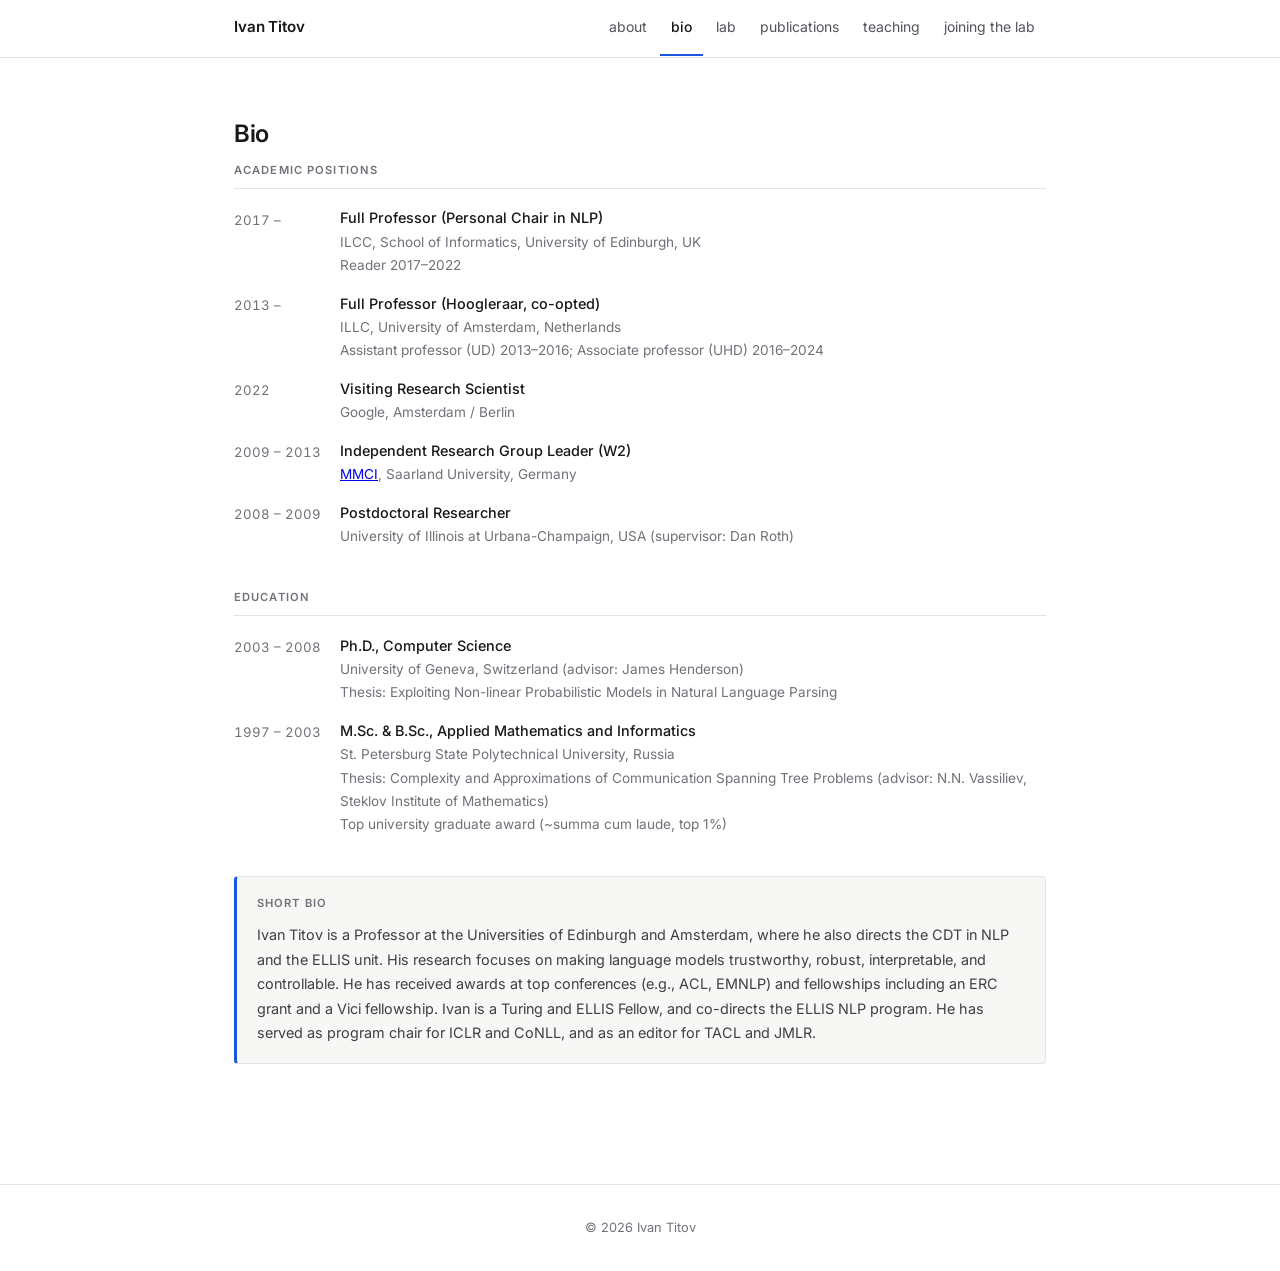
==== bio.html @ 61f138e8 "Rename 'working with me' to 'joining the lab' across all pages" ====
<!DOCTYPE html>
<html lang="en">
<head>
  <meta charset="UTF-8">
  <meta name="viewport" content="width=device-width, initial-scale=1.0">
  <title>Bio — Ivan Titov</title>
  <link rel="stylesheet" href="style.css">
</head>
<body>

<nav>
  <div class="nav-inner">
    <a href="index.html" class="nav-brand">Ivan Titov</a>
    <a href="index.html">about</a>
    <a href="bio.html" class="active">bio</a>
    <a href="lab.html">lab</a>
    <a href="https://scholar.google.com/citations?user=FKUc3vsAAAAJ" target="_blank" rel="noopener">publications</a>
    <a href="teaching.html">teaching</a>
    <a href="join.html">joining the lab</a>
  </div>
</nav>

<main>
  <h1 class="page-title">Bio</h1>

  <div class="bio-section">
    <h2>Academic positions</h2>

    <div class="bio-item">
      <div class="bio-year">2017 –</div>
      <div>
        <strong>Full Professor (Personal Chair in NLP)</strong>
        <span>ILCC, School of Informatics, University of Edinburgh, UK</span>
        <span>Reader 2017–2022</span>
      </div>
    </div>

    <div class="bio-item">
      <div class="bio-year">2013 –</div>
      <div>
        <strong>Full Professor (Hoogleraar, co-opted)</strong>
        <span>ILLC, University of Amsterdam, Netherlands</span>
        <span>Assistant professor (UD) 2013–2016; Associate professor (UHD) 2016–2024</span>
      </div>
    </div>

    <div class="bio-item">
      <div class="bio-year">2022</div>
      <div>
        <strong>Visiting Research Scientist</strong>
        <span>Google, Amsterdam / Berlin</span>
      </div>
    </div>

    <div class="bio-item">
      <div class="bio-year">2009 – 2013</div>
      <div>
        <strong>Independent Research Group Leader (W2)</strong>
        <span><a href="https://www.mmci.uni-saarland.de/" target="_blank" rel="noopener">MMCI</a>, Saarland University, Germany</span>
      </div>
    </div>

    <div class="bio-item">
      <div class="bio-year">2008 – 2009</div>
      <div>
        <strong>Postdoctoral Researcher</strong>
        <span>University of Illinois at Urbana-Champaign, USA (supervisor: Dan Roth)</span>
      </div>
    </div>
  </div>

  <div class="bio-section">
    <h2>Education</h2>

    <div class="bio-item">
      <div class="bio-year">2003 – 2008</div>
      <div>
        <strong>Ph.D., Computer Science</strong>
        <span>University of Geneva, Switzerland (advisor: James Henderson)</span>
        <span>Thesis: Exploiting Non-linear Probabilistic Models in Natural Language Parsing</span>
      </div>
    </div>

    <div class="bio-item">
      <div class="bio-year">1997 – 2003</div>
      <div>
        <strong>M.Sc. &amp; B.Sc., Applied Mathematics and Informatics</strong>
        <span>St. Petersburg State Polytechnical University, Russia</span>
        <span>Thesis: Complexity and Approximations of Communication Spanning Tree Problems (advisor: N.N. Vassiliev, Steklov Institute of Mathematics)</span>
        <span>Top university graduate award (~summa cum laude, top 1%)</span>
      </div>
    </div>
  </div>

  <div class="bio-blurb">
    <p class="bio-blurb-label">Short bio</p>
    <p>Ivan Titov is a Professor at the Universities of Edinburgh and Amsterdam, where he also directs the CDT in NLP and the ELLIS unit. His research focuses on making language models trustworthy, robust, interpretable, and controllable. He has received awards at top conferences (e.g., ACL, EMNLP) and fellowships including an ERC grant and a Vici fellowship. Ivan is a Turing and ELLIS Fellow, and co-directs the ELLIS NLP program. He has served as program chair for ICLR and CoNLL, and as an editor for TACL and JMLR.</p>
  </div>

</main>

<footer>
  &copy; 2026 Ivan Titov
</footer>

</body>
</html>
---- style.css ----
@import url('https://fonts.googleapis.com/css2?family=Inter:wght@300;400;500;600&display=swap');

:root {
  --bg: #ffffff;
  --bg-subtle: #f7f7f5;
  --border: #e4e4e7;
  --text: #18181b;
  --text-muted: #71717a;
  --text-body: #3f3f46;
  --accent: #1a56db;
  --nav-text: #52525b;
  --nav-active: #18181b;
  --award: #b45309;
}

* {
  box-sizing: border-box;
  margin: 0;
  padding: 0;
}

body {
  font-family: 'Inter', -apple-system, BlinkMacSystemFont, "Segoe UI", sans-serif;
  font-size: 15.5px;
  line-height: 1.7;
  color: var(--text);
  background: var(--bg);
  -webkit-font-smoothing: antialiased;
}

/* NAV */
nav {
  background: #ffffff;
  position: sticky;
  top: 0;
  z-index: 100;
  border-bottom: 1px solid var(--border);
}

.nav-inner {
  max-width: 860px;
  margin: 0 auto;
  padding: 0 1.5rem;
  display: flex;
  align-items: center;
  gap: 0.1rem;
}

.nav-brand {
  font-weight: 600;
  font-size: 0.95rem;
  color: var(--nav-active);
  text-decoration: none;
  margin-right: auto;
  padding: 0.9rem 0;
  letter-spacing: -0.01em;
}

nav a {
  color: var(--nav-text);
  text-decoration: none;
  padding: 0.9rem 0.7rem;
  font-size: 0.875rem;
  font-weight: 400;
  border-bottom: 2px solid transparent;
  transition: color 0.15s, border-color 0.15s;
}

nav a:hover {
  color: var(--nav-active);
}

nav a.active {
  color: var(--nav-active);
  font-weight: 500;
  border-bottom-color: var(--accent);
}

/* PAGE WRAPPER */
main {
  max-width: 860px;
  margin: 0 auto;
  padding: 3.5rem 1.5rem 5rem;
}

/* ABOUT PAGE LAYOUT */
.about-grid {
  display: grid;
  grid-template-columns: 185px 1fr;
  gap: 3.5rem;
  align-items: start;
}

.sidebar img {
  width: 185px;
  height: 185px;
  object-fit: cover;
  border-radius: 6px;
  display: block;
  margin-bottom: 1.5rem;
  box-shadow: 0 1px 4px rgba(0,0,0,0.10);
}

.contact-list {
  list-style: none;
  display: flex;
  flex-direction: column;
  gap: 0.55rem;
}

.contact-list li {
  font-size: 0.825rem;
  color: var(--text-muted);
  display: flex;
  align-items: flex-start;
  gap: 0.4rem;
}

.contact-list a {
  color: var(--text-muted);
  text-decoration: none;
  transition: color 0.15s;
}

.contact-list a:hover {
  color: var(--accent);
}

.social-link {
  display: inline-flex;
  align-items: center;
  gap: 0.35rem;
}

.social-link i {
  font-size: 0.9rem;
  width: 1rem;
  text-align: center;
  flex-shrink: 0;
}

.contact-label {
  font-weight: 500;
  color: var(--text);
  min-width: 3.5rem;
  flex-shrink: 0;
}

/* ABOUT CONTENT */
.about-content h1 {
  font-size: 1.85rem;
  font-weight: 600;
  letter-spacing: -0.025em;
  margin-bottom: 0.2rem;
  color: var(--text);
}

.about-content .title {
  color: var(--text-muted);
  font-size: 0.9rem;
  font-weight: 400;
  margin-bottom: 1.25rem;
}

.about-content .title a {
  color: var(--text-muted);
  text-decoration: none;
}

.about-content .title a:hover {
  color: var(--accent);
}

.earlier-interests {
  font-size: 0.85rem;
  color: var(--text-muted);
  font-style: italic;
  margin-top: 1.1rem;
  padding-left: 1.1rem;
}

.about-divider {
  border-top: 1px solid var(--border);
  margin: 1.25rem 0 1rem;
}

.about-content p {
  margin-bottom: 1rem;
  color: var(--text-body);
  font-size: 0.95rem;
}

.about-content strong {
  color: var(--text);
  font-weight: 600;
}

.about-content a {
  color: var(--text-body);
  text-decoration: underline;
  text-decoration-color: var(--border);
  text-underline-offset: 2px;
  transition: color 0.15s, text-decoration-color 0.15s;
}

.about-content a:hover {
  color: var(--accent);
  text-decoration-color: var(--accent);
}

.research-list {
  list-style: none;
  display: flex;
  flex-direction: column;
  gap: 0.45rem;
  margin: 0 0 0 0;
  padding: 0;
}

.research-list li {
  font-size: 0.925rem;
  color: var(--text-body);
  padding-left: 1.1rem;
  position: relative;
  line-height: 1.5;
}

.research-list li::before {
  content: "–";
  position: absolute;
  left: 0;
  color: var(--text-muted);
  font-weight: 300;
}

.tag-list {
  display: flex;
  flex-wrap: wrap;
  gap: 0.4rem;
  margin-top: 1.75rem;
}

.tag {
  background: var(--bg-subtle);
  color: var(--text-muted);
  padding: 0.2rem 0.65rem;
  border-radius: 4px;
  font-size: 0.775rem;
  font-weight: 500;
  border: 1px solid var(--border);
  letter-spacing: 0.01em;
}

/* SECTION HEADINGS */
.page-title {
  font-size: 1.5rem;
  font-weight: 600;
  letter-spacing: -0.02em;
  margin-bottom: 0.4rem;
}

.page-subtitle {
  color: var(--text-muted);
  font-size: 0.9rem;
  margin-bottom: 2.5rem;
}

/* BIO BLURB */
.bio-blurb {
  background: var(--bg-subtle);
  border: 1px solid var(--border);
  border-left: 3px solid var(--accent);
  border-radius: 4px;
  padding: 1.1rem 1.25rem;
  margin-bottom: 2.5rem;
}

.bio-blurb-label {
  font-size: 0.7rem;
  font-weight: 600;
  text-transform: uppercase;
  letter-spacing: 0.1em;
  color: var(--text-muted);
  margin-bottom: 0.6rem;
}

.bio-blurb p:last-child {
  font-size: 0.9rem;
  color: var(--text-body);
  line-height: 1.7;
  margin-bottom: 0;
}

/* BIO */
.bio-section {
  margin-bottom: 2.5rem;
}

.bio-section h2 {
  font-size: 0.7rem;
  font-weight: 600;
  text-transform: uppercase;
  letter-spacing: 0.1em;
  color: var(--text-muted);
  margin-bottom: 1.1rem;
  padding-bottom: 0.5rem;
  border-bottom: 1px solid var(--border);
}

.bio-item {
  display: grid;
  grid-template-columns: 90px 1fr;
  gap: 0.5rem 1rem;
  margin-bottom: 0.9rem;
  font-size: 0.9rem;
}

.bio-year {
  color: var(--text-muted);
  font-size: 0.825rem;
  padding-top: 0.15rem;
  font-variant-numeric: tabular-nums;
}

.bio-item strong {
  display: block;
  font-weight: 500;
  color: var(--text);
}

.bio-item span {
  display: block;
  color: var(--text-muted);
  font-size: 0.85rem;
}

/* PUBLICATIONS */
.pub-year-group {
  margin-bottom: 2.5rem;
}

.pub-year {
  font-size: 0.7rem;
  font-weight: 600;
  text-transform: uppercase;
  letter-spacing: 0.1em;
  color: var(--text-muted);
  margin-bottom: 0.75rem;
  padding-bottom: 0.5rem;
  border-bottom: 1px solid var(--border);
}

.pub-item {
  padding: 0.9rem 0;
  border-bottom: 1px solid var(--border);
}

.pub-item:last-child {
  border-bottom: none;
}

.pub-title {
  font-weight: 500;
  color: var(--text);
  margin-bottom: 0.2rem;
  line-height: 1.45;
  font-size: 0.925rem;
}

.pub-title a {
  color: inherit;
  text-decoration: none;
  transition: color 0.15s;
}

.pub-title a:hover {
  color: var(--accent);
}

.pub-authors {
  font-size: 0.84rem;
  color: var(--text-muted);
  margin-bottom: 0.2rem;
}

.pub-authors .me {
  font-weight: 600;
  color: var(--text-body);
}

.pub-meta {
  display: flex;
  align-items: center;
  gap: 0.6rem;
  flex-wrap: wrap;
}

.pub-venue {
  font-size: 0.84rem;
  font-style: italic;
  color: var(--text-muted);
}

.pub-award {
  font-size: 0.72rem;
  font-weight: 500;
  color: var(--award);
  background: #fefce8;
  padding: 0.1rem 0.45rem;
  border-radius: 3px;
  border: 1px solid #fef08a;
}

.pub-link {
  font-size: 0.78rem;
  color: var(--accent);
  text-decoration: none;
  opacity: 0.85;
}

.pub-link:hover {
  opacity: 1;
  text-decoration: underline;
}

/* LAB MEMBER LIST */
.member-list {
  list-style: none;
  display: flex;
  flex-direction: column;
  gap: 0.45rem;
}

.member-list li {
  font-size: 0.9rem;
  color: var(--text-body);
}

.member-list a {
  color: var(--text-body);
  text-decoration: underline;
  text-decoration-color: var(--border);
  text-underline-offset: 2px;
  transition: color 0.15s, text-decoration-color 0.15s;
}

.member-list a:hover {
  color: var(--accent);
  text-decoration-color: var(--accent);
}

/* TEACHING */
.teaching-item {
  padding: 1.1rem 1.25rem;
  background: var(--bg-subtle);
  border-radius: 6px;
  border: 1px solid var(--border);
  margin-bottom: 0.85rem;
}

.teaching-item h3 {
  font-size: 0.95rem;
  font-weight: 500;
  margin-bottom: 0.2rem;
}

.teaching-item .teaching-meta {
  font-size: 0.85rem;
  color: var(--text-muted);
}

.teaching-item a {
  color: var(--accent);
  text-decoration: none;
}

.teaching-item a:hover {
  text-decoration: underline;
}

/* JOIN PAGE */
.join-section {
  margin-bottom: 2.25rem;
}

.join-section h2 {
  font-size: 0.7rem;
  font-weight: 600;
  text-transform: uppercase;
  letter-spacing: 0.1em;
  color: var(--text-muted);
  margin-bottom: 0.6rem;
  padding-bottom: 0.5rem;
  border-bottom: 1px solid var(--border);
}

.join-section p {
  font-size: 0.95rem;
  color: var(--text-body);
}

.join-section a {
  color: var(--text-body);
  text-decoration: underline;
  text-decoration-color: var(--border);
  text-underline-offset: 2px;
  transition: color 0.15s, text-decoration-color 0.15s;
}

.join-section a:hover {
  color: var(--accent);
  text-decoration-color: var(--accent);
}

/* NEWS */
.news-section {
  margin-bottom: 1.5rem;
}

.news-label {
  font-size: 0.7rem;
  font-weight: 600;
  text-transform: uppercase;
  letter-spacing: 0.1em;
  color: var(--text-muted);
  margin-bottom: 0.6rem;
  padding-bottom: 0.5rem;
  border-bottom: 1px solid var(--border);
}

.news-list {
  list-style: none;
  padding: 0;
  display: flex;
  flex-direction: column;
  gap: 0.45rem;
}

.news-list li {
  font-size: 0.9rem;
  color: var(--text-body);
}

.news-date {
  color: var(--text-muted);
  font-size: 0.825rem;
  font-variant-numeric: tabular-nums;
  margin-right: 0.5rem;
}

.news-list a {
  color: var(--text-body);
  text-decoration: underline;
  text-decoration-color: var(--border);
  text-underline-offset: 2px;
  transition: color 0.15s, text-decoration-color 0.15s;
}

.news-list a:hover {
  color: var(--accent);
  text-decoration-color: var(--accent);
}

/* PROSPECTIVE STUDENTS CALLOUT */
.students-callout {
  background: var(--bg-subtle);
  border: 1px solid var(--border);
  border-left: 3px solid var(--accent);
  border-radius: 4px;
  padding: 1.1rem 1.25rem;
  margin-top: 1.5rem;
}

.students-callout-label {
  font-size: 0.7rem;
  font-weight: 600;
  text-transform: uppercase;
  letter-spacing: 0.1em;
  color: var(--text-muted);
  margin-bottom: 0.5rem;
}

.students-callout p {
  font-size: 0.9rem;
  color: var(--text-body);
  margin-bottom: 0.6rem !important;
}

.students-list {
  list-style: none;
  padding: 0;
  display: flex;
  flex-direction: column;
  gap: 0.3rem;
}

.students-list li {
  font-size: 0.9rem;
  padding-left: 1rem;
  position: relative;
}

.students-list li::before {
  content: "–";
  position: absolute;
  left: 0;
  color: var(--text-muted);
}

.students-list a {
  color: var(--accent);
  text-decoration: none;
}

.students-list a:hover {
  text-decoration: underline;
}

/* FOOTER */
footer {
  text-align: center;
  padding: 2rem 1.5rem;
  border-top: 1px solid var(--border);
  color: var(--text-muted);
  font-size: 0.8rem;
}

/* RESPONSIVE */
@media (max-width: 640px) {
  .about-grid {
    grid-template-columns: 1fr;
    gap: 2rem;
  }

  .sidebar img {
    width: 130px;
    height: 130px;
  }

  .bio-item {
    grid-template-columns: 1fr;
    gap: 0.1rem;
  }

  nav a {
    padding: 0.9rem 0.45rem;
    font-size: 0.82rem;
  }
}
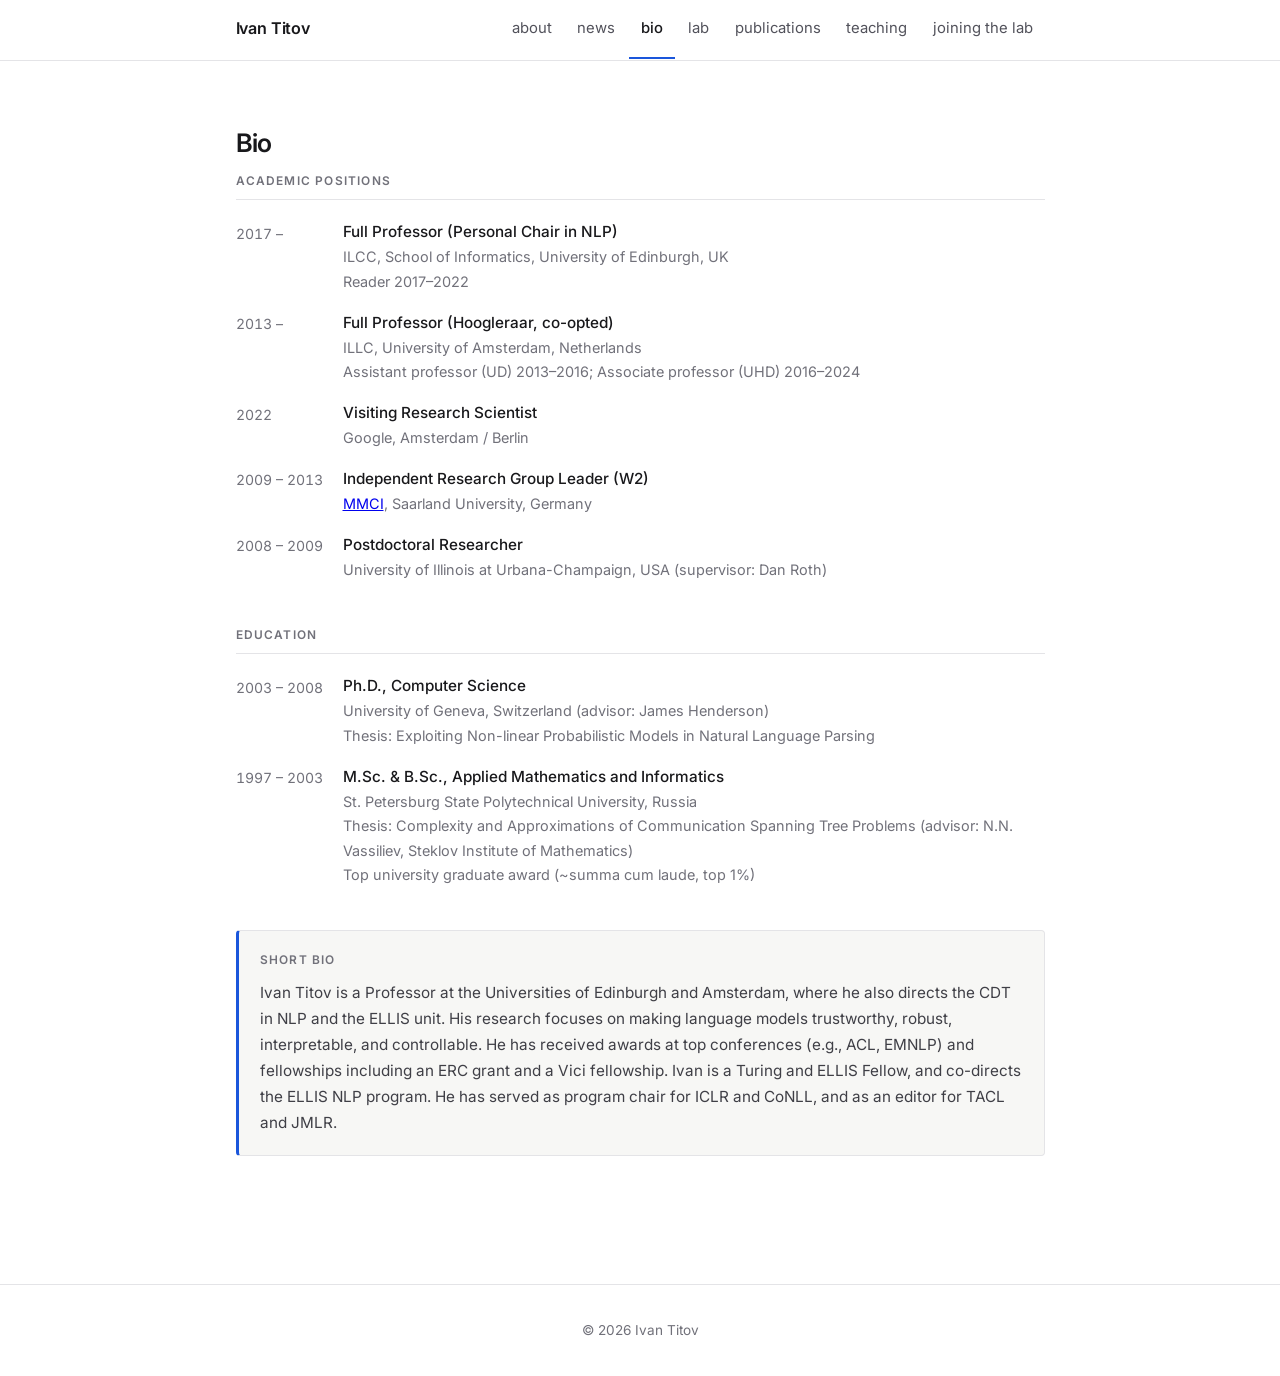
==== commit 7132ef84: "Add news link to nav that scrolls to the news section on the home page Co-Authored-By: Claude Fable " ====
--- a/bio.html
+++ b/bio.html
@@ -12,6 +12,7 @@
   <div class="nav-inner">
     <a href="index.html" class="nav-brand">Ivan Titov</a>
     <a href="index.html">about</a>
+    <a href="index.html#news">news</a>
     <a href="bio.html" class="active">bio</a>
     <a href="lab.html">lab</a>
     <a href="https://scholar.google.com/citations?user=FKUc3vsAAAAJ" target="_blank" rel="noopener">publications</a>
--- a/style.css
+++ b/style.css
@@ -19,9 +19,14 @@
   padding: 0;
 }
 
+html {
+  font-size: 17px;
+  scroll-behavior: smooth;
+}
+
 body {
   font-family: 'Inter', -apple-system, BlinkMacSystemFont, "Segoe UI", sans-serif;
-  font-size: 15.5px;
+  font-size: 1rem;
   line-height: 1.7;
   color: var(--text);
   background: var(--bg);
@@ -436,6 +441,10 @@
   color: var(--text-body);
 }
 
+.member-list .member-gap {
+  margin-top: 0.9rem;
+}
+
 .member-list a {
   color: var(--text-body);
   text-decoration: underline;
@@ -479,11 +488,154 @@
 }
 
 /* JOIN PAGE */
-.join-section {
-  margin-bottom: 2.25rem;
-}
-
-.join-section h2 {
+.page-subtitle a {
+  color: var(--text-muted);
+  text-decoration: underline;
+  text-decoration-color: var(--border);
+  text-underline-offset: 2px;
+  transition: color 0.15s, text-decoration-color 0.15s;
+}
+
+.page-subtitle a:hover {
+  color: var(--accent);
+  text-decoration-color: var(--accent);
+}
+
+.join-card {
+  background: var(--bg);
+  border: 1px solid var(--border);
+  border-radius: 8px;
+  padding: 1.25rem 1.4rem;
+  margin-bottom: 1rem;
+}
+
+.join-card-gap {
+  margin-top: 2rem;
+}
+
+.join-card-head {
+  display: flex;
+  align-items: baseline;
+  justify-content: space-between;
+  gap: 1rem;
+  margin-bottom: 0.6rem;
+}
+
+.join-card h2 {
+  font-size: 1rem;
+  font-weight: 600;
+  letter-spacing: -0.01em;
+  color: var(--text);
+}
+
+.join-card p {
+  font-size: 0.925rem;
+  color: var(--text-body);
+  margin-bottom: 0.7rem;
+}
+
+.join-card p:last-child,
+.join-card ul:last-child {
+  margin-bottom: 0;
+}
+
+.join-card a {
+  color: var(--text-body);
+  text-decoration: underline;
+  text-decoration-color: var(--border);
+  text-underline-offset: 2px;
+  transition: color 0.15s, text-decoration-color 0.15s;
+}
+
+.join-card a:hover {
+  color: var(--accent);
+  text-decoration-color: var(--accent);
+}
+
+.join-card .students-list {
+  margin-bottom: 0.7rem;
+}
+
+.join-card .students-list a {
+  color: var(--accent);
+  text-decoration: none;
+}
+
+.join-card .students-list a:hover {
+  text-decoration: underline;
+}
+
+.status-pill {
+  flex-shrink: 0;
+  font-size: 0.7rem;
+  font-weight: 600;
+  text-transform: uppercase;
+  letter-spacing: 0.06em;
+  padding: 0.15rem 0.6rem;
+  border-radius: 999px;
+  white-space: nowrap;
+}
+
+.pill-open {
+  color: #047857;
+  background: #ecfdf5;
+  border: 1px solid #a7f3d0;
+}
+
+.pill-limited {
+  color: #b45309;
+  background: #fffbeb;
+  border: 1px solid #fde68a;
+}
+
+.join-closed {
+  margin-top: 2.25rem;
+}
+
+.join-closed h2 {
+  font-size: 0.7rem;
+  font-weight: 600;
+  text-transform: uppercase;
+  letter-spacing: 0.1em;
+  color: var(--text-muted);
+  margin-bottom: 1rem;
+  padding-bottom: 0.5rem;
+  border-bottom: 1px solid var(--border);
+}
+
+.join-closed-grid {
+  display: grid;
+  grid-template-columns: repeat(2, 1fr);
+  gap: 0.85rem;
+}
+
+.join-closed-item {
+  background: var(--bg-subtle);
+  border: 1px solid var(--border);
+  border-radius: 6px;
+  padding: 0.9rem 1rem;
+}
+
+.join-closed-item h3 {
+  font-size: 0.85rem;
+  font-weight: 500;
+  color: var(--text);
+  margin-bottom: 0.25rem;
+}
+
+.join-closed-item p {
+  font-size: 0.8rem;
+  color: var(--text-muted);
+  line-height: 1.55;
+}
+
+/* NEWS */
+.news-section {
+  margin-bottom: 1.5rem;
+  scroll-margin-top: 4.5rem;
+}
+
+.news-label {
   font-size: 0.7rem;
   font-weight: 600;
   text-transform: uppercase;
@@ -494,12 +646,27 @@
   border-bottom: 1px solid var(--border);
 }
 
-.join-section p {
-  font-size: 0.95rem;
-  color: var(--text-body);
-}
-
-.join-section a {
+.news-list {
+  list-style: none;
+  padding: 0;
+  display: flex;
+  flex-direction: column;
+  gap: 0.45rem;
+}
+
+.news-list li {
+  font-size: 0.9rem;
+  color: var(--text-body);
+}
+
+.news-date {
+  color: var(--text-muted);
+  font-size: 0.825rem;
+  font-variant-numeric: tabular-nums;
+  margin-right: 0.5rem;
+}
+
+.news-list a {
   color: var(--text-body);
   text-decoration: underline;
   text-decoration-color: var(--border);
@@ -507,76 +674,27 @@
   transition: color 0.15s, text-decoration-color 0.15s;
 }
 
-.join-section a:hover {
+.news-list a:hover {
   color: var(--accent);
   text-decoration-color: var(--accent);
 }
 
-/* NEWS */
-.news-section {
-  margin-bottom: 1.5rem;
-}
-
-.news-label {
-  font-size: 0.7rem;
+/* PROSPECTIVE STUDENTS CALLOUT */
+.students-callout {
+  background: #eff6ff;
+  border: 1px solid #bfdbfe;
+  border-left: 4px solid var(--accent);
+  border-radius: 6px;
+  padding: 1.1rem 1.25rem;
+  margin: 0.25rem 0 1.75rem;
+}
+
+.students-callout-label {
+  font-size: 0.75rem;
   font-weight: 600;
   text-transform: uppercase;
   letter-spacing: 0.1em;
-  color: var(--text-muted);
-  margin-bottom: 0.6rem;
-  padding-bottom: 0.5rem;
-  border-bottom: 1px solid var(--border);
-}
-
-.news-list {
-  list-style: none;
-  padding: 0;
-  display: flex;
-  flex-direction: column;
-  gap: 0.45rem;
-}
-
-.news-list li {
-  font-size: 0.9rem;
-  color: var(--text-body);
-}
-
-.news-date {
-  color: var(--text-muted);
-  font-size: 0.825rem;
-  font-variant-numeric: tabular-nums;
-  margin-right: 0.5rem;
-}
-
-.news-list a {
-  color: var(--text-body);
-  text-decoration: underline;
-  text-decoration-color: var(--border);
-  text-underline-offset: 2px;
-  transition: color 0.15s, text-decoration-color 0.15s;
-}
-
-.news-list a:hover {
-  color: var(--accent);
-  text-decoration-color: var(--accent);
-}
-
-/* PROSPECTIVE STUDENTS CALLOUT */
-.students-callout {
-  background: var(--bg-subtle);
-  border: 1px solid var(--border);
-  border-left: 3px solid var(--accent);
-  border-radius: 4px;
-  padding: 1.1rem 1.25rem;
-  margin-top: 1.5rem;
-}
-
-.students-callout-label {
-  font-size: 0.7rem;
-  font-weight: 600;
-  text-transform: uppercase;
-  letter-spacing: 0.1em;
-  color: var(--text-muted);
+  color: var(--accent);
   margin-bottom: 0.5rem;
 }
 
@@ -646,4 +764,14 @@
     padding: 0.9rem 0.45rem;
     font-size: 0.82rem;
   }
-}
+
+  .join-closed-grid {
+    grid-template-columns: 1fr;
+  }
+
+  .join-card-head {
+    flex-direction: column;
+    align-items: flex-start;
+    gap: 0.35rem;
+  }
+}
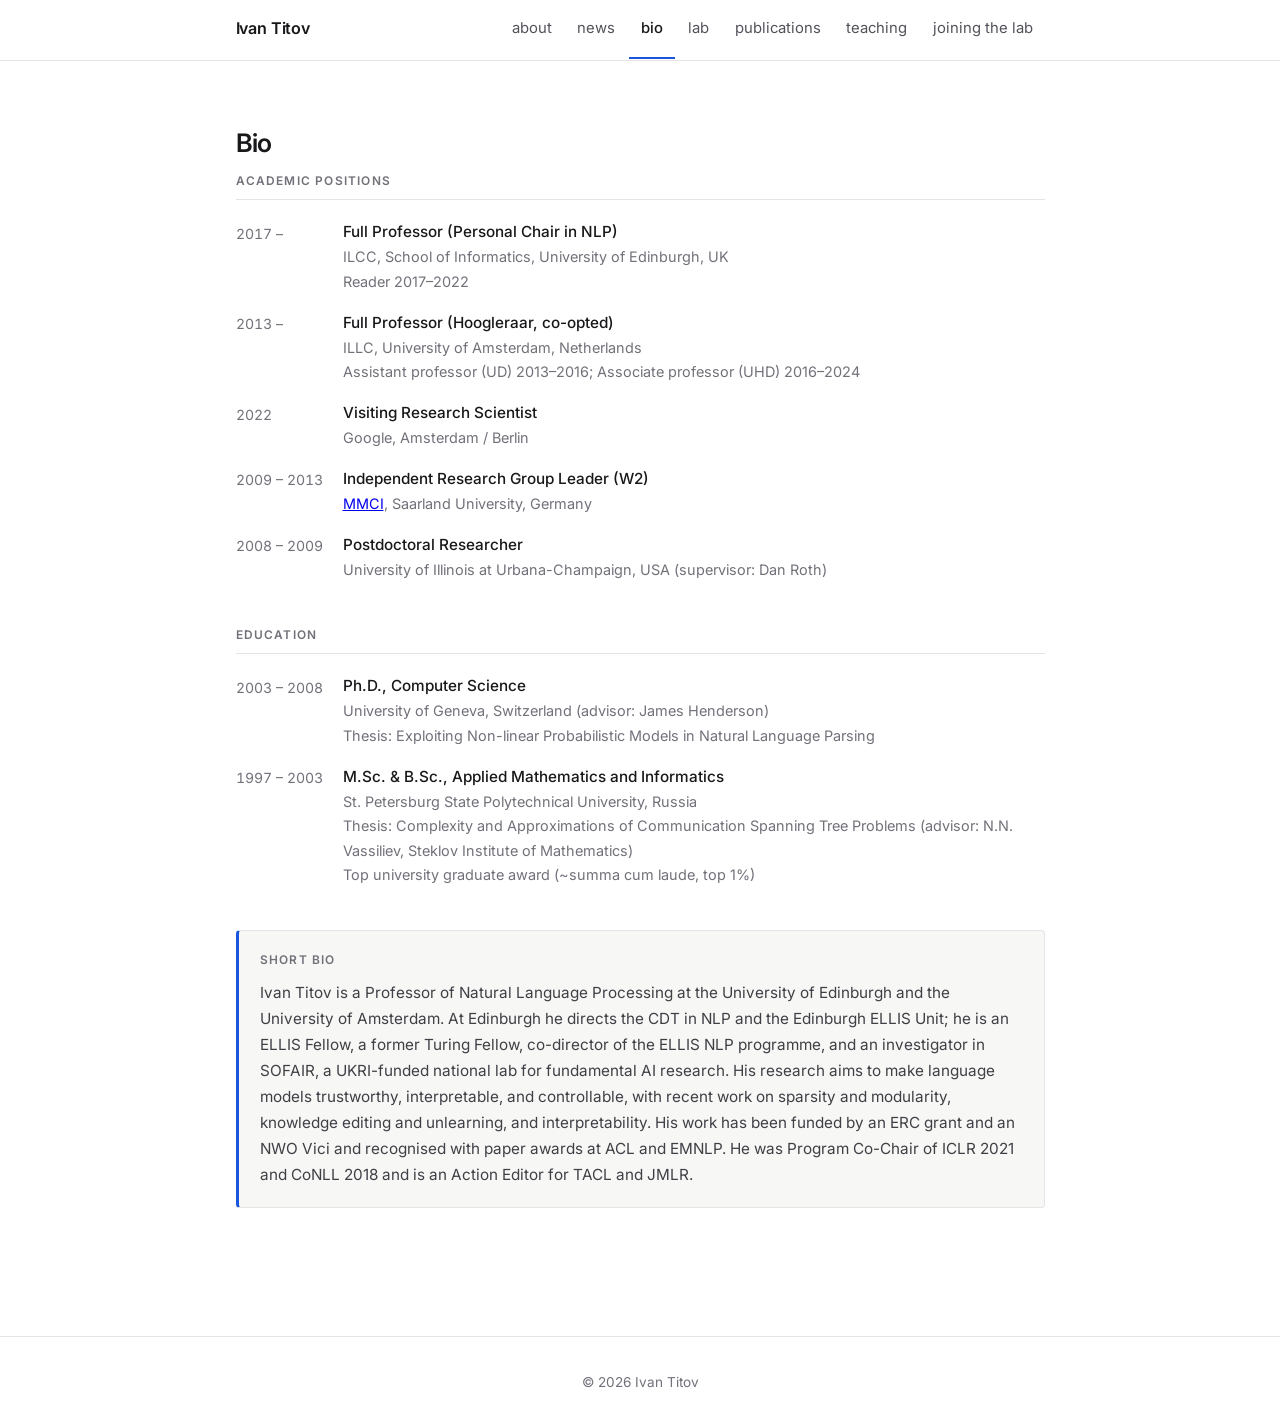
==== commit c0a5b2cc: "Address site review: PhD route, short bio, teaching, mobile nav, stop deploying reference folder - P" ====
--- a/bio.html
+++ b/bio.html
@@ -95,7 +95,7 @@
 
   <div class="bio-blurb">
     <p class="bio-blurb-label">Short bio</p>
-    <p>Ivan Titov is a Professor at the Universities of Edinburgh and Amsterdam, where he also directs the CDT in NLP and the ELLIS unit. His research focuses on making language models trustworthy, robust, interpretable, and controllable. He has received awards at top conferences (e.g., ACL, EMNLP) and fellowships including an ERC grant and a Vici fellowship. Ivan is a Turing and ELLIS Fellow, and co-directs the ELLIS NLP program. He has served as program chair for ICLR and CoNLL, and as an editor for TACL and JMLR.</p>
+    <p>Ivan Titov is a Professor of Natural Language Processing at the University of Edinburgh and the University of Amsterdam. At Edinburgh he directs the CDT in NLP and the Edinburgh ELLIS Unit; he is an ELLIS Fellow, a former Turing Fellow, co-director of the ELLIS NLP programme, and an investigator in SOFAIR, a UKRI-funded national lab for fundamental AI research. His research aims to make language models trustworthy, interpretable, and controllable, with recent work on sparsity and modularity, knowledge editing and unlearning, and interpretability. His work has been funded by an ERC grant and an NWO Vici and recognised with paper awards at ACL and EMNLP. He was Program Co-Chair of ICLR 2021 and CoNLL 2018 and is an Action Editor for TACL and JMLR.</p>
   </div>
 
 </main>
--- a/style.css
+++ b/style.css
@@ -47,6 +47,7 @@
   margin: 0 auto;
   padding: 0 1.5rem;
   display: flex;
+  flex-wrap: wrap;
   align-items: center;
   gap: 0.1rem;
 }
@@ -67,6 +68,7 @@
   padding: 0.9rem 0.7rem;
   font-size: 0.875rem;
   font-weight: 400;
+  white-space: nowrap;
   border-bottom: 2px solid transparent;
   transition: color 0.15s, border-color 0.15s;
 }
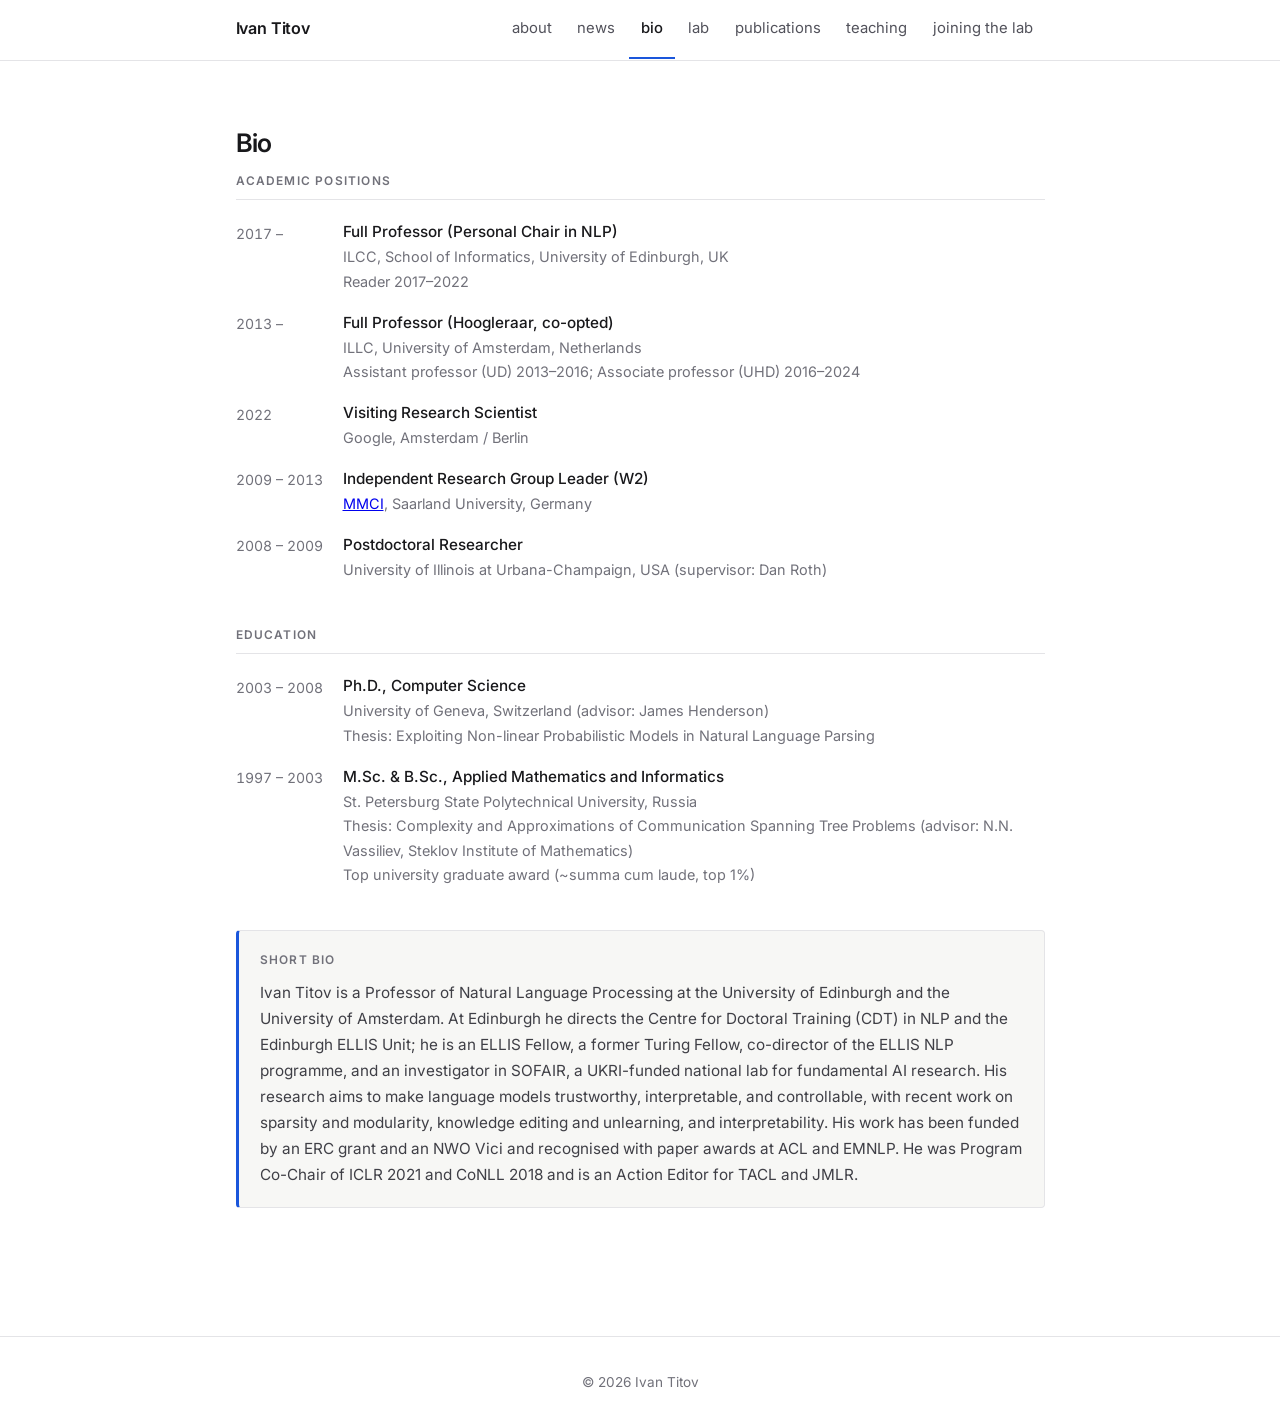
==== commit 40750826: "Spell out Centre for Doctoral Training at first mention on home and bio pages Co-Authored-By: Claude" ====
--- a/bio.html
+++ b/bio.html
@@ -4,6 +4,15 @@
   <meta charset="UTF-8">
   <meta name="viewport" content="width=device-width, initial-scale=1.0">
   <title>Bio — Ivan Titov</title>
+  <meta name="description" content="Biography of Ivan Titov, Professor of Natural Language Processing at the University of Edinburgh and the University of Amsterdam: positions, awards, and service.">
+  <link rel="canonical" href="https://ivan-titov.org/bio.html">
+  <meta property="og:type" content="website">
+  <meta property="og:title" content="Bio — Ivan Titov">
+  <meta property="og:description" content="Biography of Ivan Titov, Professor of Natural Language Processing at the University of Edinburgh and the University of Amsterdam: positions, awards, and service.">
+  <meta property="og:image" content="https://ivan-titov.org/ititov.jpg">
+  <meta property="og:url" content="https://ivan-titov.org/bio.html">
+  <meta name="twitter:card" content="summary">
+  <link rel="icon" href="favicon.svg" type="image/svg+xml">
   <link rel="stylesheet" href="style.css">
 </head>
 <body>
@@ -95,7 +104,7 @@
 
   <div class="bio-blurb">
     <p class="bio-blurb-label">Short bio</p>
-    <p>Ivan Titov is a Professor of Natural Language Processing at the University of Edinburgh and the University of Amsterdam. At Edinburgh he directs the CDT in NLP and the Edinburgh ELLIS Unit; he is an ELLIS Fellow, a former Turing Fellow, co-director of the ELLIS NLP programme, and an investigator in SOFAIR, a UKRI-funded national lab for fundamental AI research. His research aims to make language models trustworthy, interpretable, and controllable, with recent work on sparsity and modularity, knowledge editing and unlearning, and interpretability. His work has been funded by an ERC grant and an NWO Vici and recognised with paper awards at ACL and EMNLP. He was Program Co-Chair of ICLR 2021 and CoNLL 2018 and is an Action Editor for TACL and JMLR.</p>
+    <p>Ivan Titov is a Professor of Natural Language Processing at the University of Edinburgh and the University of Amsterdam. At Edinburgh he directs the Centre for Doctoral Training (CDT) in NLP and the Edinburgh ELLIS Unit; he is an ELLIS Fellow, a former Turing Fellow, co-director of the ELLIS NLP programme, and an investigator in SOFAIR, a UKRI-funded national lab for fundamental AI research. His research aims to make language models trustworthy, interpretable, and controllable, with recent work on sparsity and modularity, knowledge editing and unlearning, and interpretability. His work has been funded by an ERC grant and an NWO Vici and recognised with paper awards at ACL and EMNLP. He was Program Co-Chair of ICLR 2021 and CoNLL 2018 and is an Action Editor for TACL and JMLR.</p>
   </div>
 
 </main>
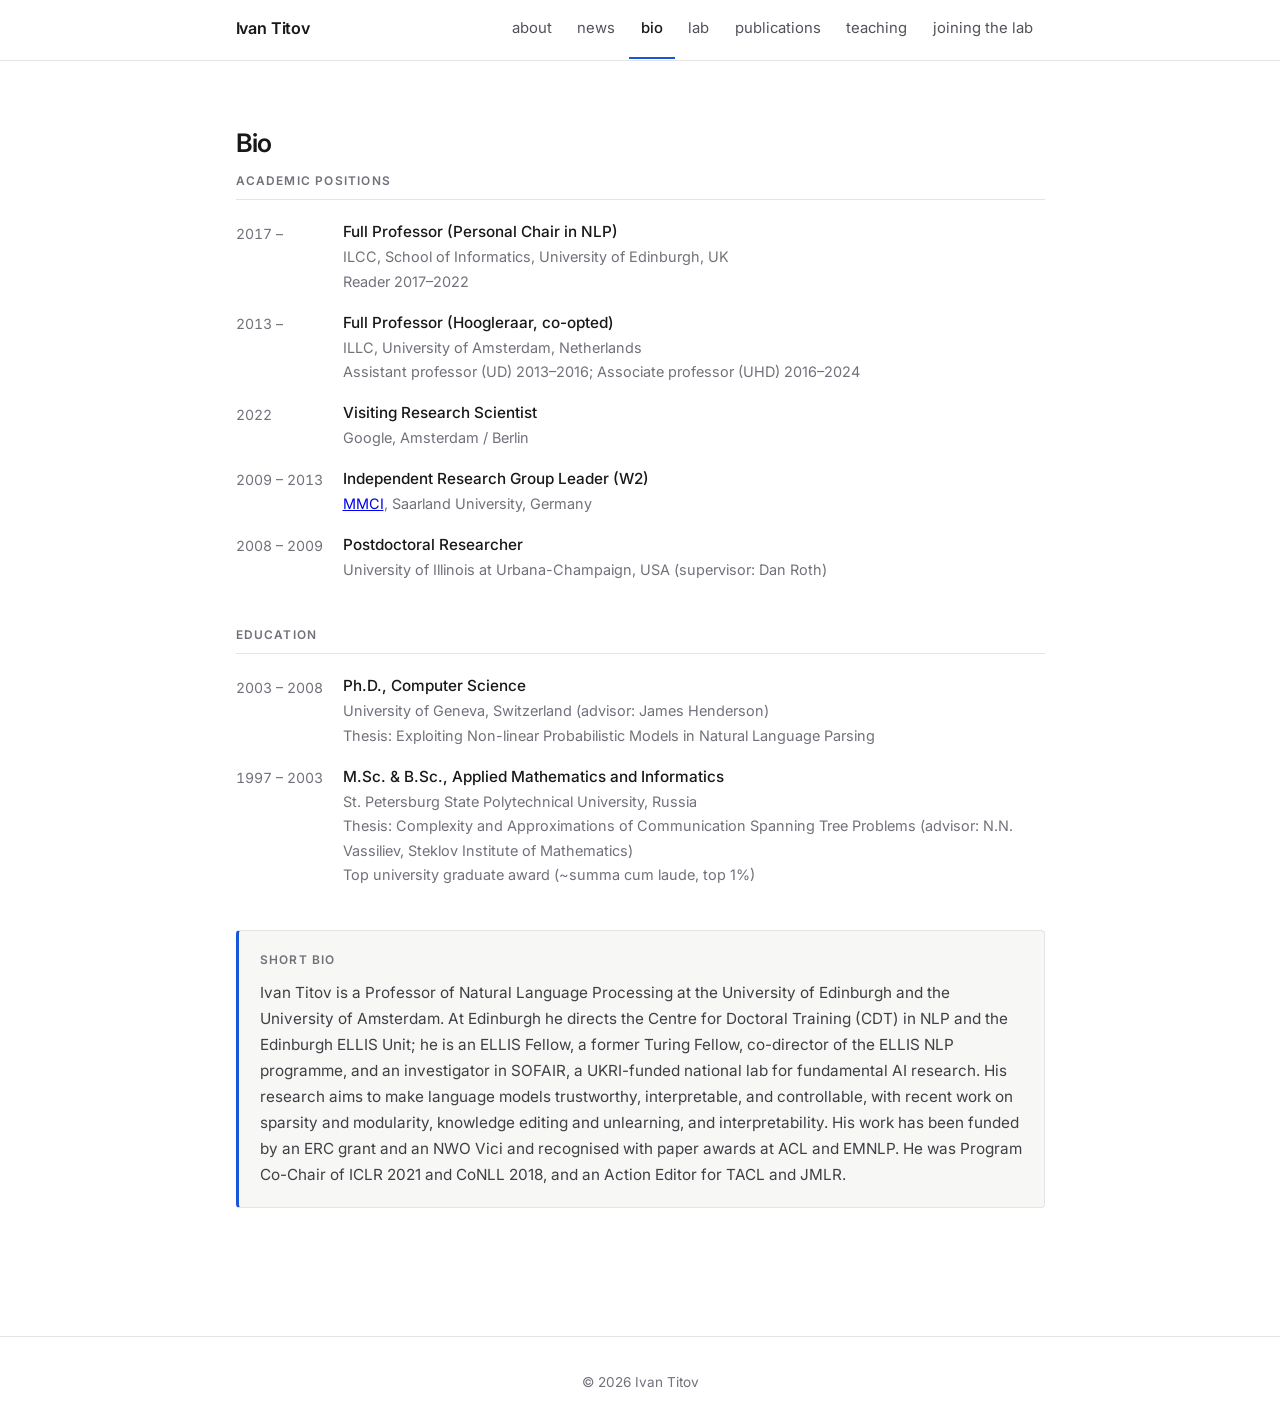
==== commit 45865c32: "Short bio: Action Editor roles in past tense Co-Authored-By: Claude Fable 5.1 <noreply@anthropic.com" ====
--- a/bio.html
+++ b/bio.html
@@ -104,7 +104,7 @@
 
   <div class="bio-blurb">
     <p class="bio-blurb-label">Short bio</p>
-    <p>Ivan Titov is a Professor of Natural Language Processing at the University of Edinburgh and the University of Amsterdam. At Edinburgh he directs the Centre for Doctoral Training (CDT) in NLP and the Edinburgh ELLIS Unit; he is an ELLIS Fellow, a former Turing Fellow, co-director of the ELLIS NLP programme, and an investigator in SOFAIR, a UKRI-funded national lab for fundamental AI research. His research aims to make language models trustworthy, interpretable, and controllable, with recent work on sparsity and modularity, knowledge editing and unlearning, and interpretability. His work has been funded by an ERC grant and an NWO Vici and recognised with paper awards at ACL and EMNLP. He was Program Co-Chair of ICLR 2021 and CoNLL 2018 and is an Action Editor for TACL and JMLR.</p>
+    <p>Ivan Titov is a Professor of Natural Language Processing at the University of Edinburgh and the University of Amsterdam. At Edinburgh he directs the Centre for Doctoral Training (CDT) in NLP and the Edinburgh ELLIS Unit; he is an ELLIS Fellow, a former Turing Fellow, co-director of the ELLIS NLP programme, and an investigator in SOFAIR, a UKRI-funded national lab for fundamental AI research. His research aims to make language models trustworthy, interpretable, and controllable, with recent work on sparsity and modularity, knowledge editing and unlearning, and interpretability. His work has been funded by an ERC grant and an NWO Vici and recognised with paper awards at ACL and EMNLP. He was Program Co-Chair of ICLR 2021 and CoNLL 2018, and an Action Editor for TACL and JMLR.</p>
   </div>
 
 </main>
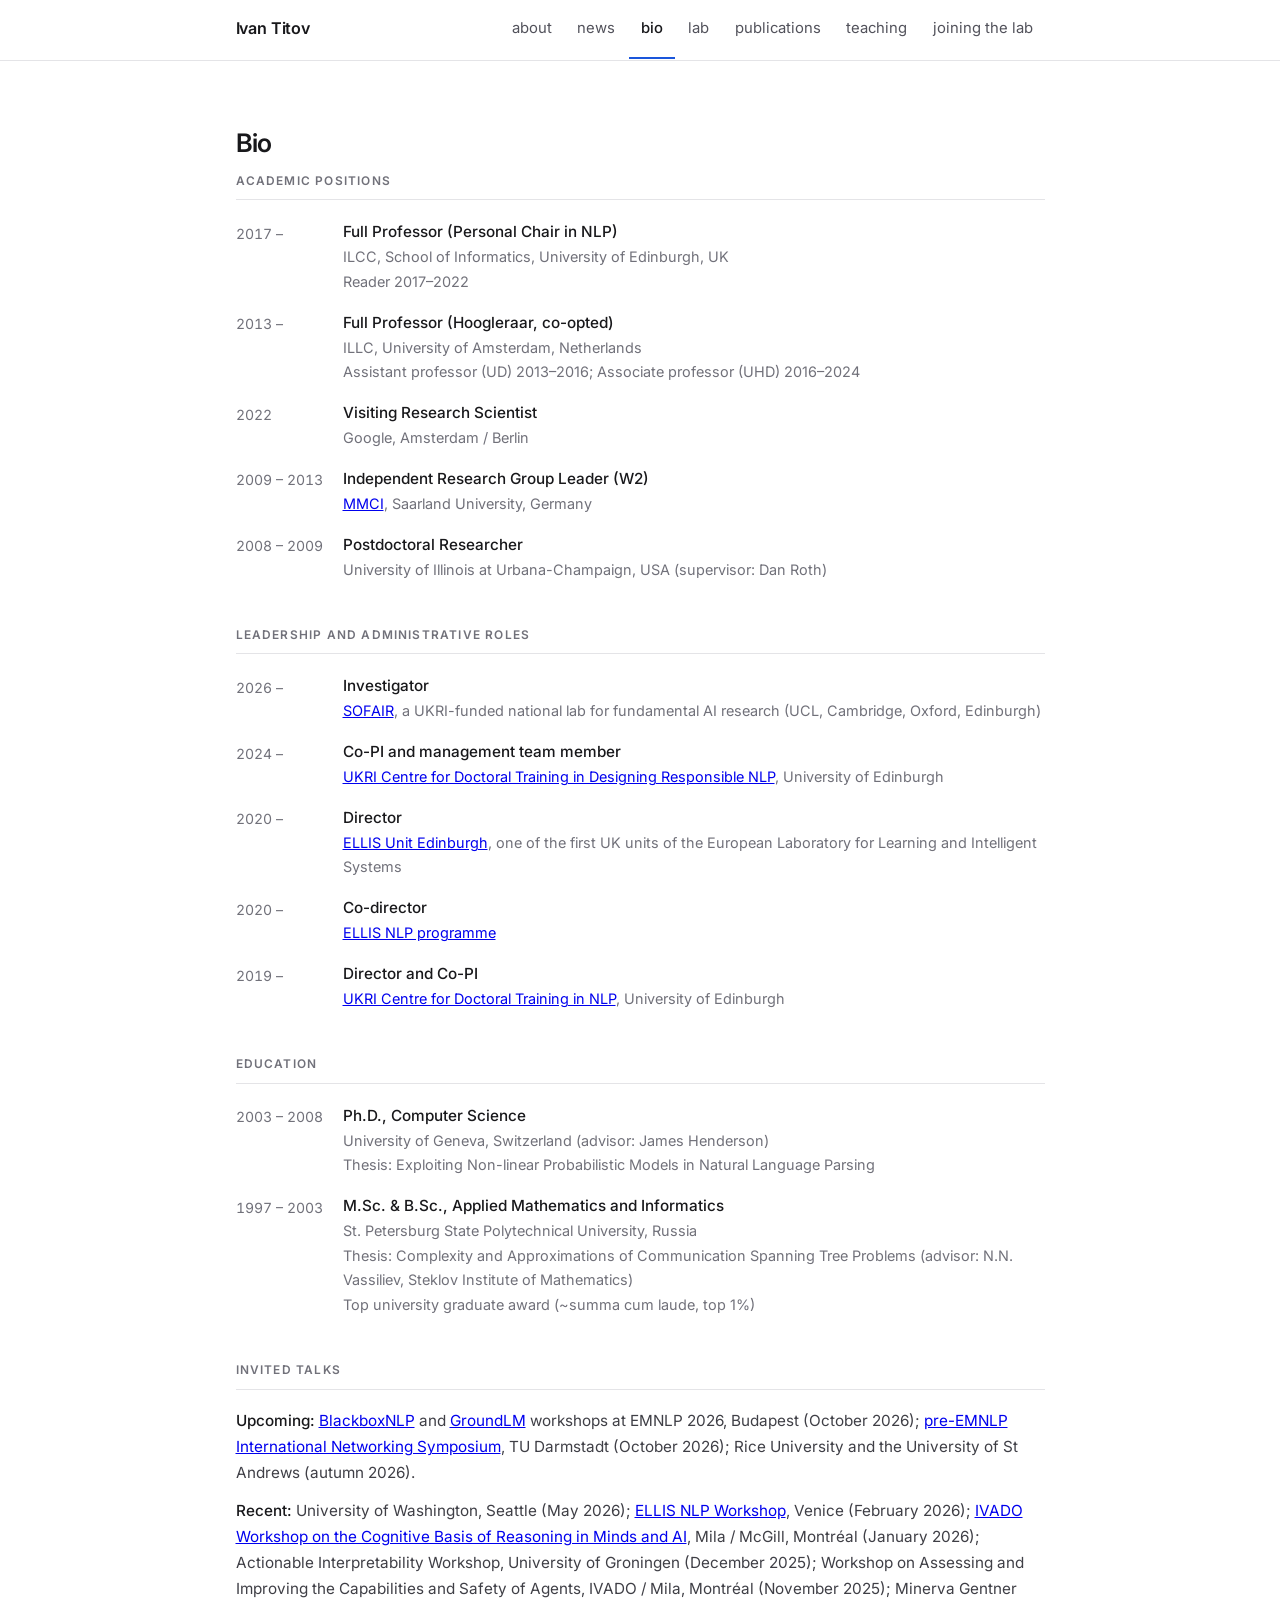
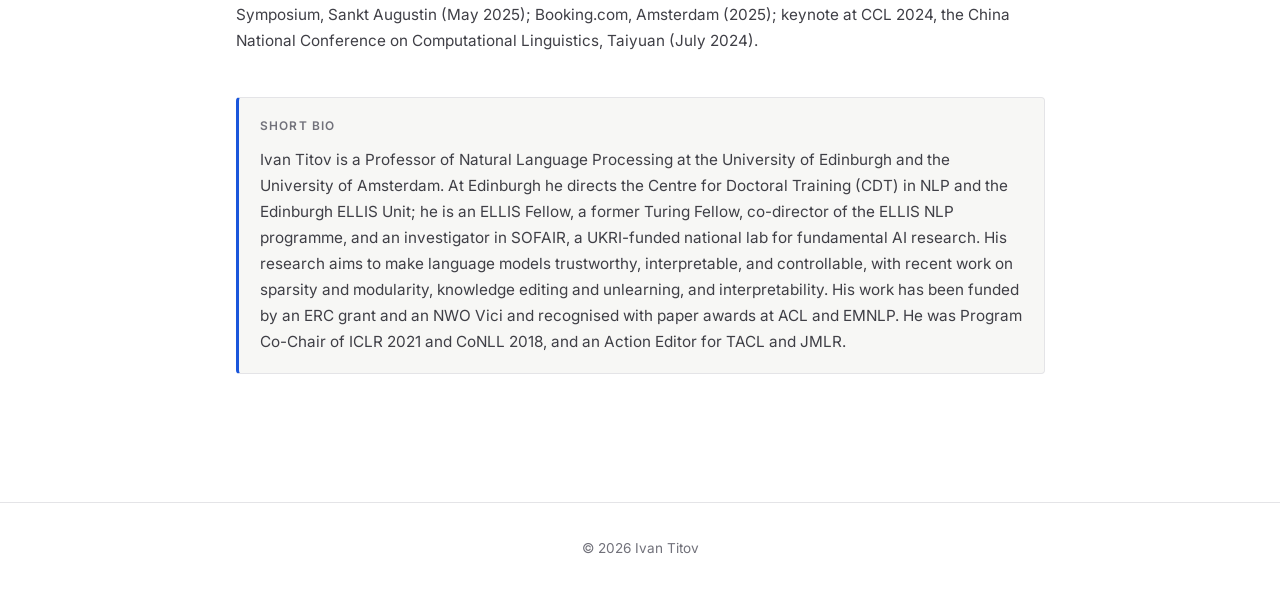
==== commit a1574671: "Bio: add leadership roles and invited talks sections; note Verna Dankers's ACL Dissertation Award on" ====
--- a/bio.html
+++ b/bio.html
@@ -80,6 +80,50 @@
   </div>
 
   <div class="bio-section">
+    <h2>Leadership and administrative roles</h2>
+
+    <div class="bio-item">
+      <div class="bio-year">2026 –</div>
+      <div>
+        <strong>Investigator</strong>
+        <span><a href="https://www.ucl.ac.uk/engineering/computer-science/research/research-groups-and-centres/sofair-lab" target="_blank" rel="noopener">SOFAIR</a>, a UKRI-funded national lab for fundamental AI research (UCL, Cambridge, Oxford, Edinburgh)</span>
+      </div>
+    </div>
+
+    <div class="bio-item">
+      <div class="bio-year">2024 –</div>
+      <div>
+        <strong>Co-PI and management team member</strong>
+        <span><a href="https://www.responsiblenlp.org/" target="_blank" rel="noopener">UKRI Centre for Doctoral Training in Designing Responsible NLP</a>, University of Edinburgh</span>
+      </div>
+    </div>
+
+    <div class="bio-item">
+      <div class="bio-year">2020 –</div>
+      <div>
+        <strong>Director</strong>
+        <span><a href="https://ellis.eu/units/edinburgh" target="_blank" rel="noopener">ELLIS Unit Edinburgh</a>, one of the first UK units of the European Laboratory for Learning and Intelligent Systems</span>
+      </div>
+    </div>
+
+    <div class="bio-item">
+      <div class="bio-year">2020 –</div>
+      <div>
+        <strong>Co-director</strong>
+        <span><a href="https://ellis.eu/programs/natural-language-processing" target="_blank" rel="noopener">ELLIS NLP programme</a></span>
+      </div>
+    </div>
+
+    <div class="bio-item">
+      <div class="bio-year">2019 –</div>
+      <div>
+        <strong>Director and Co-PI</strong>
+        <span><a href="https://informatics.ed.ac.uk/ukri-cdt-in-natural-language-processing" target="_blank" rel="noopener">UKRI Centre for Doctoral Training in NLP</a>, University of Edinburgh</span>
+      </div>
+    </div>
+  </div>
+
+  <div class="bio-section">
     <h2>Education</h2>
 
     <div class="bio-item">
@@ -102,6 +146,12 @@
     </div>
   </div>
 
+  <div class="bio-section">
+    <h2>Invited talks</h2>
+    <p><strong>Upcoming:</strong> <a href="https://blackboxnlp.github.io/2026/" target="_blank" rel="noopener">BlackboxNLP</a> and <a href="https://groundlm.github.io/grouplm_emnlp2026/" target="_blank" rel="noopener">GroundLM</a> workshops at EMNLP 2026, Budapest (October 2026); <a href="https://eliza.school/about/news-and-events/pre-emnlp-international-networking-symposium-in-darmstadt/" target="_blank" rel="noopener">pre-EMNLP International Networking Symposium</a>, TU Darmstadt (October 2026); Rice University and the University of St Andrews (autumn 2026).</p>
+    <p><strong>Recent:</strong> University of Washington, Seattle (May 2026); <a href="https://ellis.eu/events/ells-program-natural-language-processing-workshop-2026" target="_blank" rel="noopener">ELLIS NLP Workshop</a>, Venice (February 2026); <a href="https://ivado.ca/en/events/cognitive-basis-of-reasoning-in-minds-and-ai/" target="_blank" rel="noopener">IVADO Workshop on the Cognitive Basis of Reasoning in Minds and AI</a>, Mila / McGill, Montréal (January 2026); Actionable Interpretability Workshop, University of Groningen (December 2025); Workshop on Assessing and Improving the Capabilities and Safety of Agents, IVADO / Mila, Montréal (November 2025); Minerva Gentner Symposium, Sankt Augustin (May 2025); Booking.com, Amsterdam (2025); keynote at CCL 2024, the China National Conference on Computational Linguistics, Taiyuan (July 2024).</p>
+  </div>
+
   <div class="bio-blurb">
     <p class="bio-blurb-label">Short bio</p>
     <p>Ivan Titov is a Professor of Natural Language Processing at the University of Edinburgh and the University of Amsterdam. At Edinburgh he directs the Centre for Doctoral Training (CDT) in NLP and the Edinburgh ELLIS Unit; he is an ELLIS Fellow, a former Turing Fellow, co-director of the ELLIS NLP programme, and an investigator in SOFAIR, a UKRI-funded national lab for fundamental AI research. His research aims to make language models trustworthy, interpretable, and controllable, with recent work on sparsity and modularity, knowledge editing and unlearning, and interpretability. His work has been funded by an ERC grant and an NWO Vici and recognised with paper awards at ACL and EMNLP. He was Program Co-Chair of ICLR 2021 and CoNLL 2018, and an Action Editor for TACL and JMLR.</p>
--- a/style.css
+++ b/style.css
@@ -314,6 +314,18 @@
   border-bottom: 1px solid var(--border);
 }
 
+.bio-section p {
+  font-size: 0.9rem;
+  color: var(--text-body);
+  line-height: 1.7;
+  margin-bottom: 0.7rem;
+}
+
+.bio-section p strong {
+  font-weight: 500;
+  color: var(--text);
+}
+
 .bio-item {
   display: grid;
   grid-template-columns: 90px 1fr;
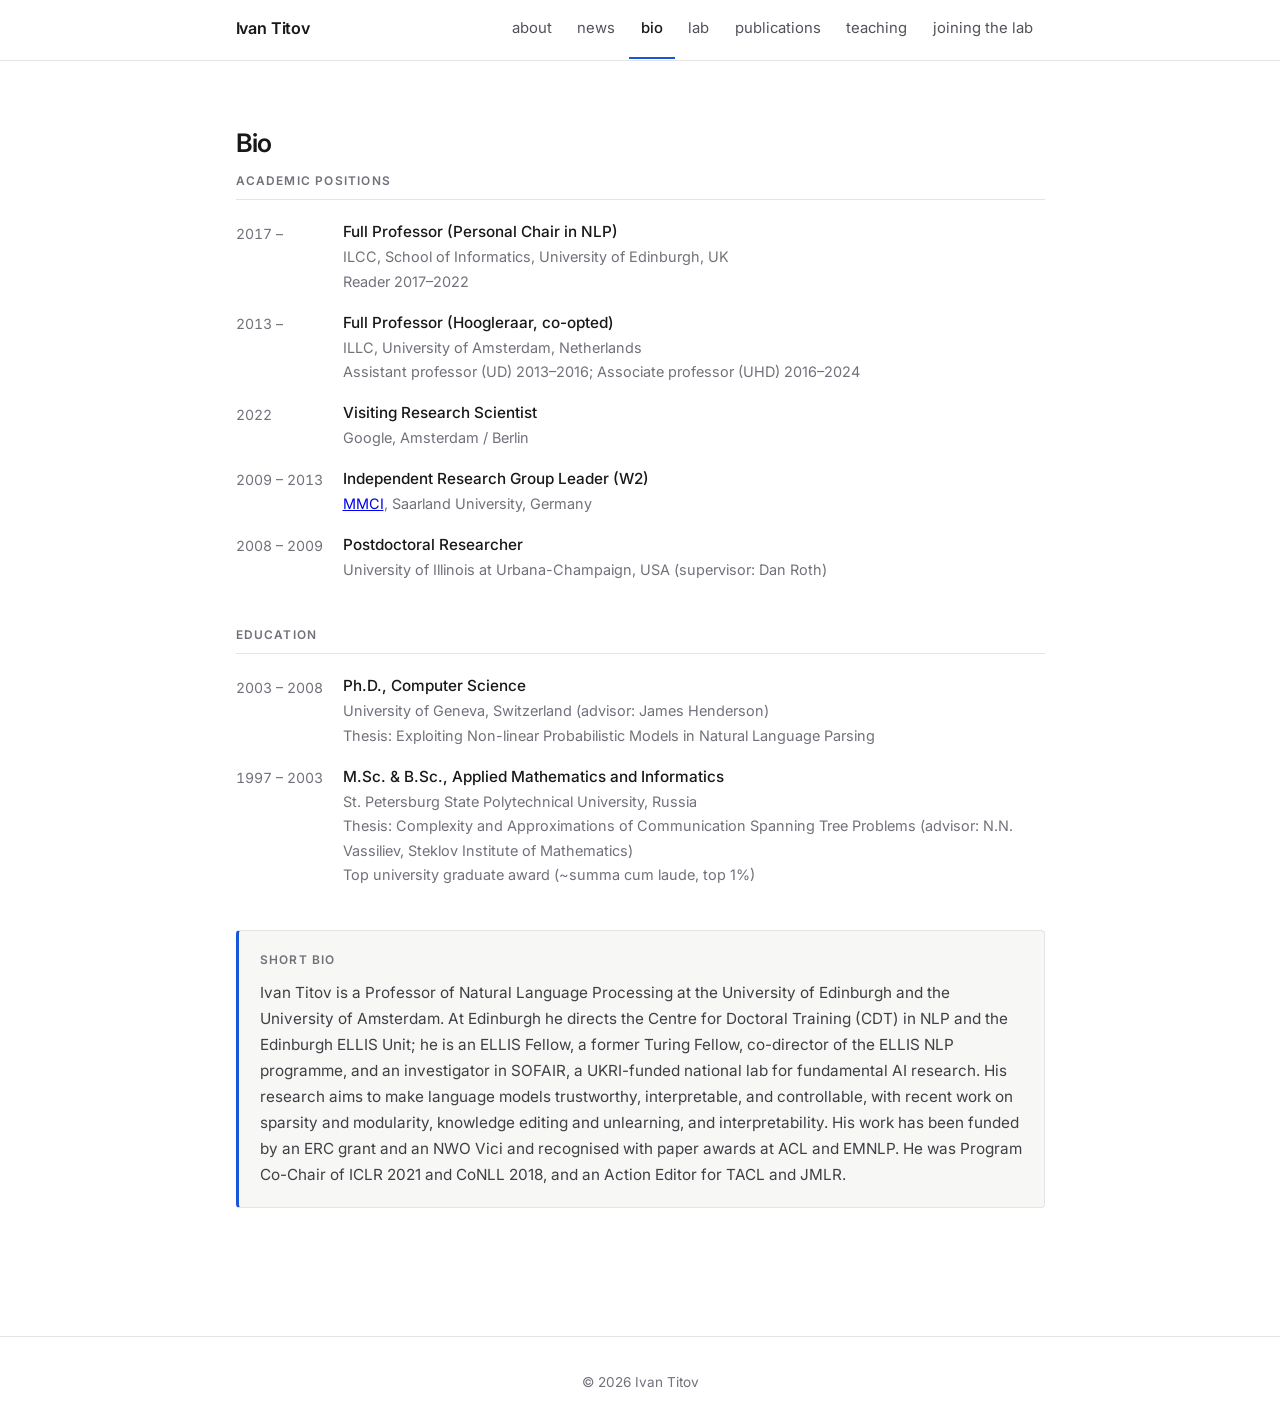
==== commit 6f97cbee: "Revert "Bio: add leadership roles and invited talks sections; note Verna Dankers's ACL Dissertation " ====
--- a/bio.html
+++ b/bio.html
@@ -80,50 +80,6 @@
   </div>
 
   <div class="bio-section">
-    <h2>Leadership and administrative roles</h2>
-
-    <div class="bio-item">
-      <div class="bio-year">2026 –</div>
-      <div>
-        <strong>Investigator</strong>
-        <span><a href="https://www.ucl.ac.uk/engineering/computer-science/research/research-groups-and-centres/sofair-lab" target="_blank" rel="noopener">SOFAIR</a>, a UKRI-funded national lab for fundamental AI research (UCL, Cambridge, Oxford, Edinburgh)</span>
-      </div>
-    </div>
-
-    <div class="bio-item">
-      <div class="bio-year">2024 –</div>
-      <div>
-        <strong>Co-PI and management team member</strong>
-        <span><a href="https://www.responsiblenlp.org/" target="_blank" rel="noopener">UKRI Centre for Doctoral Training in Designing Responsible NLP</a>, University of Edinburgh</span>
-      </div>
-    </div>
-
-    <div class="bio-item">
-      <div class="bio-year">2020 –</div>
-      <div>
-        <strong>Director</strong>
-        <span><a href="https://ellis.eu/units/edinburgh" target="_blank" rel="noopener">ELLIS Unit Edinburgh</a>, one of the first UK units of the European Laboratory for Learning and Intelligent Systems</span>
-      </div>
-    </div>
-
-    <div class="bio-item">
-      <div class="bio-year">2020 –</div>
-      <div>
-        <strong>Co-director</strong>
-        <span><a href="https://ellis.eu/programs/natural-language-processing" target="_blank" rel="noopener">ELLIS NLP programme</a></span>
-      </div>
-    </div>
-
-    <div class="bio-item">
-      <div class="bio-year">2019 –</div>
-      <div>
-        <strong>Director and Co-PI</strong>
-        <span><a href="https://informatics.ed.ac.uk/ukri-cdt-in-natural-language-processing" target="_blank" rel="noopener">UKRI Centre for Doctoral Training in NLP</a>, University of Edinburgh</span>
-      </div>
-    </div>
-  </div>
-
-  <div class="bio-section">
     <h2>Education</h2>
 
     <div class="bio-item">
@@ -146,12 +102,6 @@
     </div>
   </div>
 
-  <div class="bio-section">
-    <h2>Invited talks</h2>
-    <p><strong>Upcoming:</strong> <a href="https://blackboxnlp.github.io/2026/" target="_blank" rel="noopener">BlackboxNLP</a> and <a href="https://groundlm.github.io/grouplm_emnlp2026/" target="_blank" rel="noopener">GroundLM</a> workshops at EMNLP 2026, Budapest (October 2026); <a href="https://eliza.school/about/news-and-events/pre-emnlp-international-networking-symposium-in-darmstadt/" target="_blank" rel="noopener">pre-EMNLP International Networking Symposium</a>, TU Darmstadt (October 2026); Rice University and the University of St Andrews (autumn 2026).</p>
-    <p><strong>Recent:</strong> University of Washington, Seattle (May 2026); <a href="https://ellis.eu/events/ells-program-natural-language-processing-workshop-2026" target="_blank" rel="noopener">ELLIS NLP Workshop</a>, Venice (February 2026); <a href="https://ivado.ca/en/events/cognitive-basis-of-reasoning-in-minds-and-ai/" target="_blank" rel="noopener">IVADO Workshop on the Cognitive Basis of Reasoning in Minds and AI</a>, Mila / McGill, Montréal (January 2026); Actionable Interpretability Workshop, University of Groningen (December 2025); Workshop on Assessing and Improving the Capabilities and Safety of Agents, IVADO / Mila, Montréal (November 2025); Minerva Gentner Symposium, Sankt Augustin (May 2025); Booking.com, Amsterdam (2025); keynote at CCL 2024, the China National Conference on Computational Linguistics, Taiyuan (July 2024).</p>
-  </div>
-
   <div class="bio-blurb">
     <p class="bio-blurb-label">Short bio</p>
     <p>Ivan Titov is a Professor of Natural Language Processing at the University of Edinburgh and the University of Amsterdam. At Edinburgh he directs the Centre for Doctoral Training (CDT) in NLP and the Edinburgh ELLIS Unit; he is an ELLIS Fellow, a former Turing Fellow, co-director of the ELLIS NLP programme, and an investigator in SOFAIR, a UKRI-funded national lab for fundamental AI research. His research aims to make language models trustworthy, interpretable, and controllable, with recent work on sparsity and modularity, knowledge editing and unlearning, and interpretability. His work has been funded by an ERC grant and an NWO Vici and recognised with paper awards at ACL and EMNLP. He was Program Co-Chair of ICLR 2021 and CoNLL 2018, and an Action Editor for TACL and JMLR.</p>
--- a/style.css
+++ b/style.css
@@ -314,18 +314,6 @@
   border-bottom: 1px solid var(--border);
 }
 
-.bio-section p {
-  font-size: 0.9rem;
-  color: var(--text-body);
-  line-height: 1.7;
-  margin-bottom: 0.7rem;
-}
-
-.bio-section p strong {
-  font-weight: 500;
-  color: var(--text);
-}
-
 .bio-item {
   display: grid;
   grid-template-columns: 90px 1fr;
